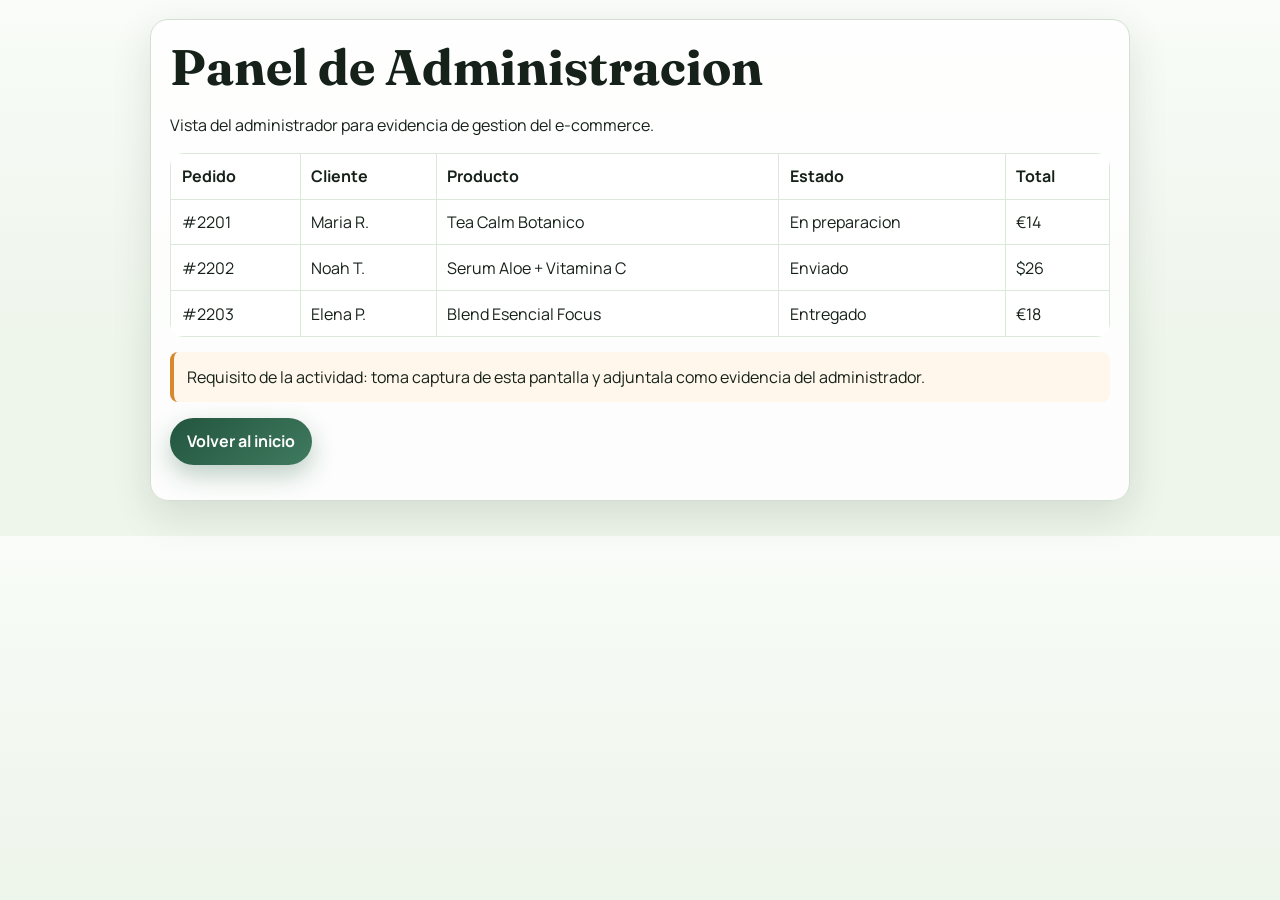
==== admin.html @ bbbab945 "feat: redesign natural ecommerce site for delivery" ====
﻿<!doctype html>
<html lang="es">
<head>
  <meta charset="UTF-8" />
  <meta name="viewport" content="width=device-width, initial-scale=1.0" />
  <title>Admin | VerdeVivo Market</title>
  <link rel="preconnect" href="https://fonts.googleapis.com">
  <link rel="preconnect" href="https://fonts.gstatic.com" crossorigin>
  <link href="https://fonts.googleapis.com/css2?family=Fraunces:opsz,wght@9..144,500;9..144,700&family=Manrope:wght@400;500;700;800&display=swap" rel="stylesheet">
  <link rel="stylesheet" href="styles.css" />
</head>
<body>
  <main class="panel">
    <article class="page-card reveal in-view">
      <h1>Panel de Administracion</h1>
      <p>Vista del administrador para evidencia de gestion del e-commerce.</p>

      <table class="table">
        <thead>
          <tr>
            <th>Pedido</th>
            <th>Cliente</th>
            <th>Producto</th>
            <th>Estado</th>
            <th>Total</th>
          </tr>
        </thead>
        <tbody>
          <tr>
            <td>#2201</td>
            <td>Maria R.</td>
            <td>Tea Calm Botanico</td>
            <td>En preparacion</td>
            <td>€14</td>
          </tr>
          <tr>
            <td>#2202</td>
            <td>Noah T.</td>
            <td>Serum Aloe + Vitamina C</td>
            <td>Enviado</td>
            <td>$26</td>
          </tr>
          <tr>
            <td>#2203</td>
            <td>Elena P.</td>
            <td>Blend Esencial Focus</td>
            <td>Entregado</td>
            <td>€18</td>
          </tr>
        </tbody>
      </table>

      <div class="notice">
        Requisito de la actividad: toma captura de esta pantalla y adjuntala como evidencia del administrador.
      </div>

      <p><a class="btn" href="index.html">Volver al inicio</a></p>
    </article>
  </main>
</body>
</html>
---- styles.css ----
﻿:root {
  --bg: #eef5eb;
  --bg-soft: #f8fbf7;
  --ink: #16211a;
  --ink-soft: #465247;
  --line: #d3dfd0;
  --primary: #23553e;
  --primary-2: #3f7a5f;
  --accent: #d8872f;
  --paper: #ffffff;
  --radius: 18px;
  --shadow: 0 14px 40px rgba(27, 49, 35, 0.12);
}

* {
  box-sizing: border-box;
}

html,
body {
  margin: 0;
  padding: 0;
}

body {
  font-family: "Manrope", "Segoe UI", sans-serif;
  color: var(--ink);
  background: linear-gradient(180deg, #f9fcf8 0%, var(--bg) 65%);
  line-height: 1.5;
  overflow-x: hidden;
}

h1,
h2,
h3,
.brand {
  font-family: "Fraunces", Georgia, serif;
  line-height: 1.15;
}

a {
  color: var(--primary);
}

.container {
  width: min(1120px, 92vw);
  margin: 0 auto;
}

.bg-orb {
  position: fixed;
  z-index: -1;
  border-radius: 999px;
  filter: blur(4px);
  opacity: 0.7;
}

.orb-1 {
  width: 380px;
  height: 380px;
  background: radial-gradient(circle, #d6eecf, transparent 70%);
  top: -80px;
  left: -100px;
}

.orb-2 {
  width: 420px;
  height: 420px;
  background: radial-gradient(circle, #f7ddb9, transparent 70%);
  right: -120px;
  top: 240px;
}

.hero {
  padding-top: 1.2rem;
}

.topbar {
  display: flex;
  justify-content: space-between;
  align-items: center;
  gap: 1rem;
  background: rgba(255, 255, 255, 0.78);
  border: 1px solid rgba(255, 255, 255, 0.6);
  backdrop-filter: blur(8px);
  border-radius: 999px;
  padding: 0.55rem 0.7rem 0.55rem 1rem;
  position: sticky;
  top: 0.8rem;
  z-index: 10;
}

.brand-wrap {
  display: flex;
  align-items: center;
  gap: 0.7rem;
}

.brand-mark {
  display: grid;
  place-items: center;
  width: 38px;
  height: 38px;
  border-radius: 12px;
  background: linear-gradient(145deg, var(--primary), var(--primary-2));
  color: #fff;
  font-weight: 800;
  font-size: 0.85rem;
}

.brand {
  margin: 0;
  font-size: 1.08rem;
}

.brand-wrap small {
  color: var(--ink-soft);
}

.top-actions {
  display: flex;
  gap: 0.55rem;
  align-items: center;
}

.pill-link {
  text-decoration: none;
  padding: 0.48rem 0.9rem;
  border-radius: 999px;
  border: 1px solid var(--line);
  background: #fff;
  font-size: 0.92rem;
}

.hero-grid {
  margin-top: 1.2rem;
  display: grid;
  grid-template-columns: 1.35fr 0.85fr;
  gap: 1rem;
  align-items: stretch;
}

.kicker {
  display: inline-flex;
  margin-bottom: 0.5rem;
  border: 1px solid #bfd6bb;
  color: #1f5f41;
  border-radius: 999px;
  padding: 0.2rem 0.7rem;
  font-size: 0.8rem;
  letter-spacing: 0.5px;
  text-transform: uppercase;
}

h1 {
  margin: 0;
  font-size: clamp(2rem, 3.9vw, 3.35rem);
}

.lead {
  font-size: 1.08rem;
  color: var(--ink-soft);
  max-width: 68ch;
}

.hero-actions {
  display: flex;
  gap: 0.65rem;
  flex-wrap: wrap;
  margin-top: 1rem;
}

.btn,
.mini-btn {
  border: 0;
  border-radius: 999px;
  font-family: inherit;
  cursor: pointer;
  text-decoration: none;
  transition: transform 0.2s ease, box-shadow 0.2s ease, background 0.2s ease;
}

.btn {
  display: inline-block;
  padding: 0.72rem 1.05rem;
  font-weight: 700;
  background: linear-gradient(140deg, var(--primary), var(--primary-2));
  color: #fff;
  box-shadow: 0 10px 24px rgba(32, 87, 61, 0.28);
}

.btn:hover,
.mini-btn:hover {
  transform: translateY(-1px);
}

.btn.ghost {
  background: #fff;
  color: var(--primary);
  border: 1px solid var(--line);
  box-shadow: none;
}

.hero-panel {
  background: linear-gradient(170deg, #f4fcf0, #e8f4e4);
  border: 1px solid #cfe2cc;
  border-radius: var(--radius);
  padding: 1rem;
}

.hero-panel h2 {
  margin-top: 0;
}

.hero-panel ul {
  margin: 0;
  padding-left: 1rem;
}

.section {
  padding: 2.2rem 0;
}

.section-head p {
  margin-top: 0.3rem;
  color: var(--ink-soft);
}

.product-grid {
  display: grid;
  gap: 1rem;
  grid-template-columns: repeat(auto-fit, minmax(215px, 1fr));
}

.product-card {
  background: var(--paper);
  border: 1px solid var(--line);
  border-radius: var(--radius);
  padding: 1rem;
  box-shadow: var(--shadow);
}

.tag {
  display: inline-flex;
  padding: 0.2rem 0.55rem;
  border-radius: 999px;
  font-size: 0.8rem;
  font-weight: 700;
  background: #e7f3e6;
  color: #215e42;
}

.product-card h3 {
  margin: 0.6rem 0 0.4rem;
}

.product-card p {
  margin: 0;
  color: var(--ink-soft);
}

.product-foot {
  margin-top: 0.9rem;
  display: flex;
  justify-content: space-between;
  align-items: center;
}

.mini-btn {
  padding: 0.4rem 0.8rem;
  background: var(--accent);
  color: #fff;
  font-weight: 700;
}

.info-grid {
  display: grid;
  gap: 1rem;
  grid-template-columns: repeat(auto-fit, minmax(280px, 1fr));
}

.info-card {
  background: #fff;
  border: 1px solid var(--line);
  border-radius: var(--radius);
  padding: 1rem;
}

.info-card ul {
  margin: 0;
  padding-left: 1rem;
}

.footer {
  padding: 1.2rem 0 2rem;
  color: #47604f;
  font-weight: 600;
}

.page-card {
  background: rgba(255, 255, 255, 0.85);
  border: 1px solid var(--line);
  border-radius: var(--radius);
  box-shadow: var(--shadow);
  padding: 1.2rem;
  margin-top: 1.2rem;
}

.panel {
  width: min(980px, 92vw);
  margin: 1.2rem auto 2.2rem;
}

.table {
  width: 100%;
  border-collapse: collapse;
  background: #fff;
  border-radius: 14px;
  overflow: hidden;
}

.table th,
.table td {
  border: 1px solid #dce8da;
  text-align: left;
  padding: 0.65rem;
}

.notice {
  background: #fff7ec;
  border-left: 4px solid var(--accent);
  border-radius: 8px;
  padding: 0.8rem;
  margin-top: 0.95rem;
}

.reveal {
  opacity: 0;
  transform: translateY(10px);
  transition: opacity 0.5s ease, transform 0.5s ease;
}

.reveal.in-view {
  opacity: 1;
  transform: translateY(0);
}

@media (max-width: 860px) {
  .hero-grid {
    grid-template-columns: 1fr;
  }

  .topbar {
    border-radius: 16px;
    align-items: flex-start;
    flex-direction: column;
  }

  .top-actions {
    width: 100%;
    justify-content: flex-end;
  }
}
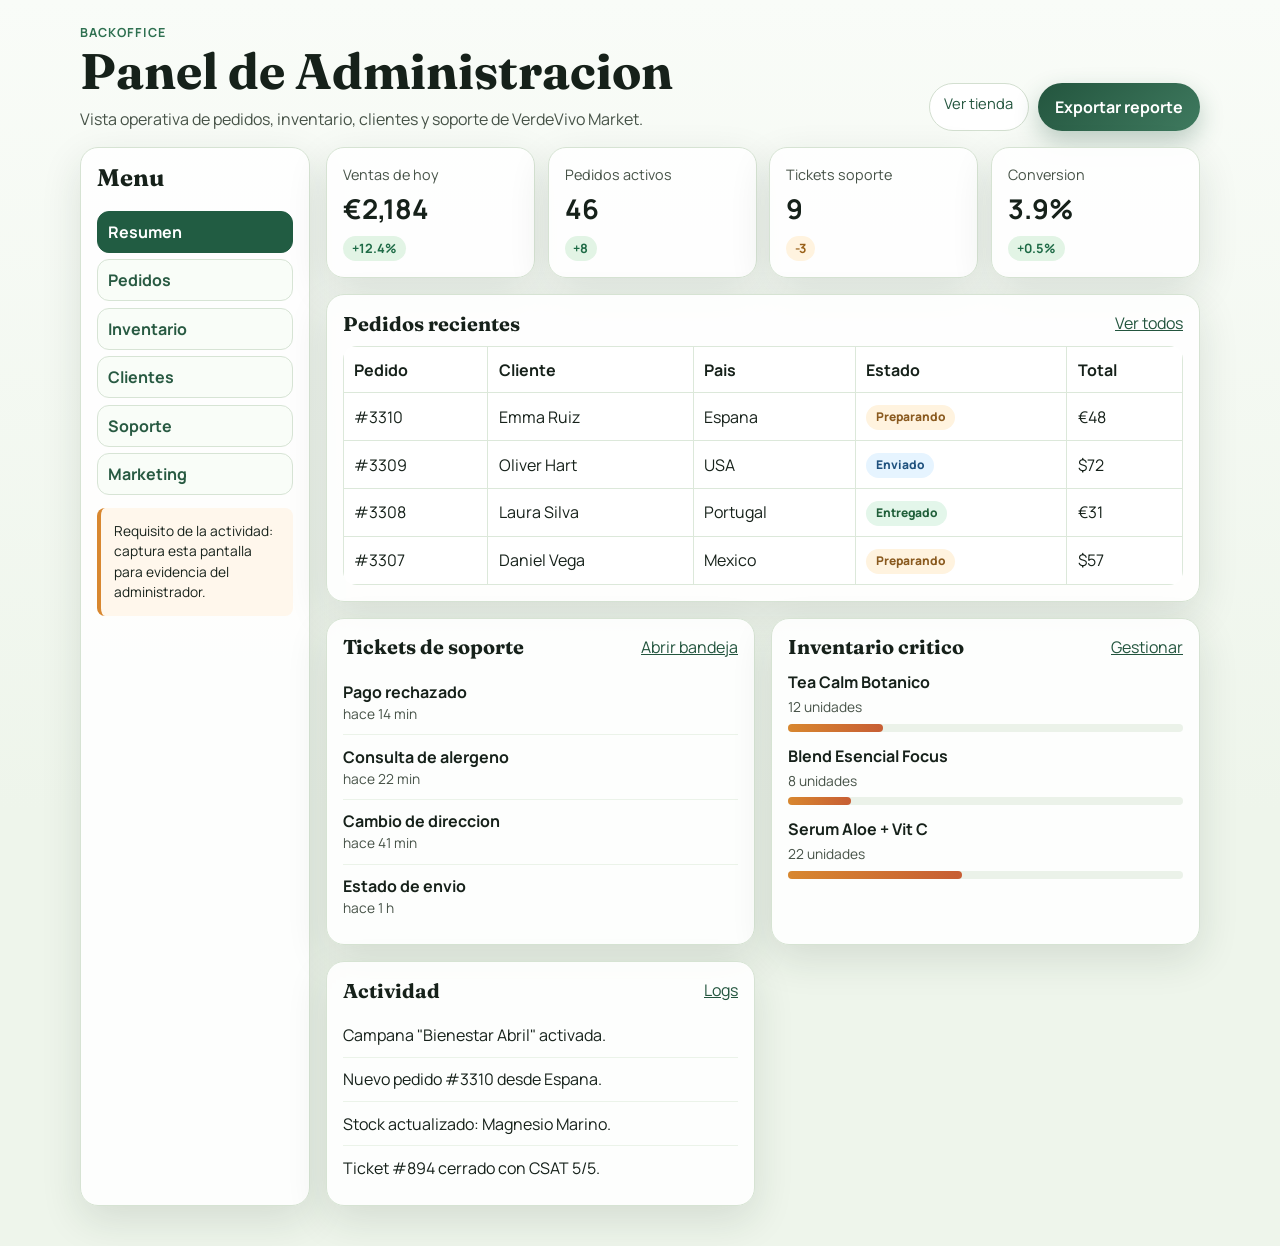
==== commit 5aae077e: "feat: build advanced admin dashboard layout and styles" ====
--- a/admin.html
+++ b/admin.html
@@ -10,52 +10,178 @@
   <link rel="stylesheet" href="styles.css" />
 </head>
 <body>
-  <main class="panel">
-    <article class="page-card reveal in-view">
-      <h1>Panel de Administracion</h1>
-      <p>Vista del administrador para evidencia de gestion del e-commerce.</p>
+  <main class="container admin-shell">
+    <header class="admin-header">
+      <div>
+        <p class="admin-kicker">Backoffice</p>
+        <h1>Panel de Administracion</h1>
+        <p class="admin-sub">Vista operativa de pedidos, inventario, clientes y soporte de VerdeVivo Market.</p>
+      </div>
+      <div class="admin-actions">
+        <a class="pill-link" href="index.html">Ver tienda</a>
+        <a class="btn" href="#">Exportar reporte</a>
+      </div>
+    </header>
 
-      <table class="table">
-        <thead>
-          <tr>
-            <th>Pedido</th>
-            <th>Cliente</th>
-            <th>Producto</th>
-            <th>Estado</th>
-            <th>Total</th>
-          </tr>
-        </thead>
-        <tbody>
-          <tr>
-            <td>#2201</td>
-            <td>Maria R.</td>
-            <td>Tea Calm Botanico</td>
-            <td>En preparacion</td>
-            <td>€14</td>
-          </tr>
-          <tr>
-            <td>#2202</td>
-            <td>Noah T.</td>
-            <td>Serum Aloe + Vitamina C</td>
-            <td>Enviado</td>
-            <td>$26</td>
-          </tr>
-          <tr>
-            <td>#2203</td>
-            <td>Elena P.</td>
-            <td>Blend Esencial Focus</td>
-            <td>Entregado</td>
-            <td>€18</td>
-          </tr>
-        </tbody>
-      </table>
+    <section class="admin-layout">
+      <aside class="admin-sidebar admin-card">
+        <h2>Menu</h2>
+        <nav>
+          <a class="menu-item active" href="#">Resumen</a>
+          <a class="menu-item" href="#">Pedidos</a>
+          <a class="menu-item" href="#">Inventario</a>
+          <a class="menu-item" href="#">Clientes</a>
+          <a class="menu-item" href="#">Soporte</a>
+          <a class="menu-item" href="#">Marketing</a>
+        </nav>
+        <div class="notice compact">
+          Requisito de la actividad: captura esta pantalla para evidencia del administrador.
+        </div>
+      </aside>
 
-      <div class="notice">
-        Requisito de la actividad: toma captura de esta pantalla y adjuntala como evidencia del administrador.
+      <div class="admin-main">
+        <section class="kpi-grid">
+          <article class="admin-card kpi">
+            <p>Ventas de hoy</p>
+            <strong>€2,184</strong>
+            <span class="trend up">+12.4%</span>
+          </article>
+          <article class="admin-card kpi">
+            <p>Pedidos activos</p>
+            <strong>46</strong>
+            <span class="trend up">+8</span>
+          </article>
+          <article class="admin-card kpi">
+            <p>Tickets soporte</p>
+            <strong>9</strong>
+            <span class="trend down">-3</span>
+          </article>
+          <article class="admin-card kpi">
+            <p>Conversion</p>
+            <strong>3.9%</strong>
+            <span class="trend up">+0.5%</span>
+          </article>
+        </section>
+
+        <section class="admin-panels">
+          <article class="admin-card wide">
+            <div class="card-head">
+              <h2>Pedidos recientes</h2>
+              <a href="#">Ver todos</a>
+            </div>
+            <table class="table">
+              <thead>
+                <tr>
+                  <th>Pedido</th>
+                  <th>Cliente</th>
+                  <th>Pais</th>
+                  <th>Estado</th>
+                  <th>Total</th>
+                </tr>
+              </thead>
+              <tbody>
+                <tr>
+                  <td>#3310</td>
+                  <td>Emma Ruiz</td>
+                  <td>Espana</td>
+                  <td><span class="status preparing">Preparando</span></td>
+                  <td>€48</td>
+                </tr>
+                <tr>
+                  <td>#3309</td>
+                  <td>Oliver Hart</td>
+                  <td>USA</td>
+                  <td><span class="status shipped">Enviado</span></td>
+                  <td>$72</td>
+                </tr>
+                <tr>
+                  <td>#3308</td>
+                  <td>Laura Silva</td>
+                  <td>Portugal</td>
+                  <td><span class="status delivered">Entregado</span></td>
+                  <td>€31</td>
+                </tr>
+                <tr>
+                  <td>#3307</td>
+                  <td>Daniel Vega</td>
+                  <td>Mexico</td>
+                  <td><span class="status preparing">Preparando</span></td>
+                  <td>$57</td>
+                </tr>
+              </tbody>
+            </table>
+          </article>
+
+          <article class="admin-card">
+            <div class="card-head">
+              <h2>Tickets de soporte</h2>
+              <a href="#">Abrir bandeja</a>
+            </div>
+            <ul class="stack-list">
+              <li>
+                <strong>Pago rechazado</strong>
+                <span>hace 14 min</span>
+              </li>
+              <li>
+                <strong>Consulta de alergeno</strong>
+                <span>hace 22 min</span>
+              </li>
+              <li>
+                <strong>Cambio de direccion</strong>
+                <span>hace 41 min</span>
+              </li>
+              <li>
+                <strong>Estado de envio</strong>
+                <span>hace 1 h</span>
+              </li>
+            </ul>
+          </article>
+
+          <article class="admin-card">
+            <div class="card-head">
+              <h2>Inventario critico</h2>
+              <a href="#">Gestionar</a>
+            </div>
+            <ul class="stock-list">
+              <li>
+                <div>
+                  <strong>Tea Calm Botanico</strong>
+                  <span>12 unidades</span>
+                </div>
+                <div class="stock-bar"><span style="width: 24%"></span></div>
+              </li>
+              <li>
+                <div>
+                  <strong>Blend Esencial Focus</strong>
+                  <span>8 unidades</span>
+                </div>
+                <div class="stock-bar"><span style="width: 16%"></span></div>
+              </li>
+              <li>
+                <div>
+                  <strong>Serum Aloe + Vit C</strong>
+                  <span>22 unidades</span>
+                </div>
+                <div class="stock-bar"><span style="width: 44%"></span></div>
+              </li>
+            </ul>
+          </article>
+
+          <article class="admin-card">
+            <div class="card-head">
+              <h2>Actividad</h2>
+              <a href="#">Logs</a>
+            </div>
+            <ul class="timeline">
+              <li>Campana "Bienestar Abril" activada.</li>
+              <li>Nuevo pedido #3310 desde Espana.</li>
+              <li>Stock actualizado: Magnesio Marino.</li>
+              <li>Ticket #894 cerrado con CSAT 5/5.</li>
+            </ul>
+          </article>
+        </section>
       </div>
-
-      <p><a class="btn" href="index.html">Volver al inicio</a></p>
-    </article>
+    </section>
   </main>
 </body>
 </html>
--- a/styles.css
+++ b/styles.css
@@ -12,15 +12,8 @@
   --shadow: 0 14px 40px rgba(27, 49, 35, 0.12);
 }
 
-* {
-  box-sizing: border-box;
-}
-
-html,
-body {
-  margin: 0;
-  padding: 0;
-}
+* { box-sizing: border-box; }
+html, body { margin: 0; padding: 0; }
 
 body {
   font-family: "Manrope", "Segoe UI", sans-serif;
@@ -30,50 +23,26 @@
   overflow-x: hidden;
 }
 
-h1,
-h2,
-h3,
-.brand {
-  font-family: "Fraunces", Georgia, serif;
-  line-height: 1.15;
-}
-
-a {
-  color: var(--primary);
-}
-
-.container {
-  width: min(1120px, 92vw);
-  margin: 0 auto;
-}
-
-.bg-orb {
-  position: fixed;
-  z-index: -1;
-  border-radius: 999px;
-  filter: blur(4px);
-  opacity: 0.7;
-}
-
-.orb-1 {
-  width: 380px;
-  height: 380px;
-  background: radial-gradient(circle, #d6eecf, transparent 70%);
-  top: -80px;
-  left: -100px;
-}
-
-.orb-2 {
-  width: 420px;
-  height: 420px;
-  background: radial-gradient(circle, #f7ddb9, transparent 70%);
-  right: -120px;
-  top: 240px;
-}
-
-.hero {
-  padding-top: 1.2rem;
-}
+h1, h2, h3, .brand { font-family: "Fraunces", Georgia, serif; line-height: 1.15; }
+a { color: var(--primary); }
+
+.container { width: min(1120px, 92vw); margin: 0 auto; }
+
+.promo-bar {
+  margin: 0;
+  text-align: center;
+  padding: 0.55rem;
+  background: #1f4d38;
+  color: #e9ffe9;
+  font-weight: 700;
+  font-size: 0.88rem;
+}
+
+.bg-orb { position: fixed; z-index: -1; border-radius: 999px; filter: blur(4px); opacity: 0.7; }
+.orb-1 { width: 380px; height: 380px; background: radial-gradient(circle, #d6eecf, transparent 70%); top: -80px; left: -100px; }
+.orb-2 { width: 420px; height: 420px; background: radial-gradient(circle, #f7ddb9, transparent 70%); right: -120px; top: 240px; }
+
+.hero { padding-top: 1.2rem; }
 
 .topbar {
   display: flex;
@@ -90,12 +59,7 @@
   z-index: 10;
 }
 
-.brand-wrap {
-  display: flex;
-  align-items: center;
-  gap: 0.7rem;
-}
-
+.brand-wrap { display: flex; align-items: center; gap: 0.7rem; }
 .brand-mark {
   display: grid;
   place-items: center;
@@ -107,21 +71,9 @@
   font-weight: 800;
   font-size: 0.85rem;
 }
-
-.brand {
-  margin: 0;
-  font-size: 1.08rem;
-}
-
-.brand-wrap small {
-  color: var(--ink-soft);
-}
-
-.top-actions {
-  display: flex;
-  gap: 0.55rem;
-  align-items: center;
-}
+.brand { margin: 0; font-size: 1.08rem; }
+.brand-wrap small { color: var(--ink-soft); }
+.top-actions { display: flex; gap: 0.55rem; align-items: center; }
 
 .pill-link {
   text-decoration: none;
@@ -130,6 +82,28 @@
   border: 1px solid var(--line);
   background: #fff;
   font-size: 0.92rem;
+}
+
+.cart-btn {
+  display: inline-flex;
+  align-items: center;
+  gap: 0.55rem;
+  border-radius: 999px;
+  border: 1px solid #bbd2bb;
+  background: #ebf7eb;
+  color: #1f5f41;
+  padding: 0.45rem 0.8rem;
+  font-weight: 800;
+  cursor: pointer;
+}
+
+.cart-btn strong {
+  background: #1f5f41;
+  color: #fff;
+  border-radius: 999px;
+  min-width: 1.45rem;
+  text-align: center;
+  padding: 0.1rem 0.35rem;
 }
 
 .hero-grid {
@@ -152,26 +126,27 @@
   text-transform: uppercase;
 }
 
-h1 {
-  margin: 0;
-  font-size: clamp(2rem, 3.9vw, 3.35rem);
-}
-
-.lead {
-  font-size: 1.08rem;
-  color: var(--ink-soft);
-  max-width: 68ch;
-}
-
-.hero-actions {
-  display: flex;
-  gap: 0.65rem;
+h1 { margin: 0; font-size: clamp(2rem, 3.9vw, 3.35rem); }
+.lead { font-size: 1.08rem; color: var(--ink-soft); max-width: 68ch; }
+.hero-actions { display: flex; gap: 0.65rem; flex-wrap: wrap; margin-top: 1rem; }
+
+.proof-strip {
+  margin-top: 1rem;
+  display: flex;
+  gap: 0.85rem;
   flex-wrap: wrap;
-  margin-top: 1rem;
-}
-
-.btn,
-.mini-btn {
+}
+
+.proof-strip span {
+  padding: 0.38rem 0.65rem;
+  border-radius: 999px;
+  background: #e7f2e5;
+  color: #215e42;
+  font-weight: 700;
+  font-size: 0.86rem;
+}
+
+.btn, .mini-btn {
   border: 0;
   border-radius: 999px;
   font-family: inherit;
@@ -189,10 +164,7 @@
   box-shadow: 0 10px 24px rgba(32, 87, 61, 0.28);
 }
 
-.btn:hover,
-.mini-btn:hover {
-  transform: translateY(-1px);
-}
+.btn:hover, .mini-btn:hover { transform: translateY(-1px); }
 
 .btn.ghost {
   background: #fff;
@@ -208,22 +180,40 @@
   padding: 1rem;
 }
 
-.hero-panel h2 {
-  margin-top: 0;
-}
-
-.hero-panel ul {
-  margin: 0;
-  padding-left: 1rem;
-}
-
-.section {
-  padding: 2.2rem 0;
-}
-
-.section-head p {
-  margin-top: 0.3rem;
-  color: var(--ink-soft);
+.hero-panel h2 { margin-top: 0; }
+.hero-panel ul { margin: 0; padding-left: 1rem; }
+
+.mini-reviews {
+  margin-top: 1rem;
+  padding-top: 0.9rem;
+  border-top: 1px solid #cfe2cc;
+  color: #365741;
+}
+
+.section { padding: 2.2rem 0; }
+.section-head p { margin-top: 0.3rem; color: var(--ink-soft); }
+
+.filters {
+  display: flex;
+  gap: 0.5rem;
+  flex-wrap: wrap;
+  margin: 1rem 0;
+}
+
+.filter-chip {
+  border: 1px solid #c9dbc8;
+  background: #f5fbf4;
+  color: #2b5d45;
+  padding: 0.34rem 0.7rem;
+  border-radius: 999px;
+  font-weight: 700;
+  cursor: pointer;
+}
+
+.filter-chip.active {
+  background: #1f5f41;
+  color: #fff;
+  border-color: #1f5f41;
 }
 
 .product-grid {
@@ -240,6 +230,8 @@
   box-shadow: var(--shadow);
 }
 
+.product-card.hidden { display: none; }
+
 .tag {
   display: inline-flex;
   padding: 0.2rem 0.55rem;
@@ -250,14 +242,8 @@
   color: #215e42;
 }
 
-.product-card h3 {
-  margin: 0.6rem 0 0.4rem;
-}
-
-.product-card p {
-  margin: 0;
-  color: var(--ink-soft);
-}
+.product-card h3 { margin: 0.6rem 0 0.4rem; }
+.product-card p { margin: 0; color: var(--ink-soft); }
 
 .product-foot {
   margin-top: 0.9rem;
@@ -272,6 +258,20 @@
   color: #fff;
   font-weight: 700;
 }
+
+.feature-band {
+  background: linear-gradient(145deg, #245842, #2e6a50);
+  border-radius: var(--radius);
+  color: #effff0;
+  padding: 1.2rem;
+  display: flex;
+  justify-content: space-between;
+  gap: 1rem;
+  align-items: center;
+}
+
+.feature-band p { margin: 0.4rem 0 0; color: #d8f3da; }
+.feature-band .btn { background: #f5bf6f; color: #3f2c12; box-shadow: none; }
 
 .info-grid {
   display: grid;
@@ -286,16 +286,22 @@
   padding: 1rem;
 }
 
-.info-card ul {
-  margin: 0;
-  padding-left: 1rem;
-}
-
-.footer {
-  padding: 1.2rem 0 2rem;
-  color: #47604f;
-  font-weight: 600;
-}
+.info-card ul { margin: 0; padding-left: 1rem; }
+
+.newsletter form {
+  display: flex;
+  gap: 0.5rem;
+  margin-top: 0.7rem;
+}
+
+.newsletter input {
+  flex: 1;
+  padding: 0.5rem 0.65rem;
+  border-radius: 10px;
+  border: 1px solid #c9dbc8;
+}
+
+.footer { padding: 1.2rem 0 2rem; color: #47604f; font-weight: 600; }
 
 .page-card {
   background: rgba(255, 255, 255, 0.85);
@@ -306,25 +312,9 @@
   margin-top: 1.2rem;
 }
 
-.panel {
-  width: min(980px, 92vw);
-  margin: 1.2rem auto 2.2rem;
-}
-
-.table {
-  width: 100%;
-  border-collapse: collapse;
-  background: #fff;
-  border-radius: 14px;
-  overflow: hidden;
-}
-
-.table th,
-.table td {
-  border: 1px solid #dce8da;
-  text-align: left;
-  padding: 0.65rem;
-}
+.panel { width: min(980px, 92vw); margin: 1.2rem auto 2.2rem; }
+.table { width: 100%; border-collapse: collapse; background: #fff; border-radius: 14px; overflow: hidden; }
+.table th, .table td { border: 1px solid #dce8da; text-align: left; padding: 0.65rem; }
 
 .notice {
   background: #fff7ec;
@@ -334,30 +324,300 @@
   margin-top: 0.95rem;
 }
 
+.cart-drawer {
+  position: fixed;
+  top: 1rem;
+  right: 1rem;
+  width: min(340px, 92vw);
+  background: #fff;
+  border: 1px solid #ceddcc;
+  border-radius: 16px;
+  box-shadow: var(--shadow);
+  padding: 0.85rem;
+  transform: translateY(-12px);
+  opacity: 0;
+  pointer-events: none;
+  transition: 0.25s ease;
+}
+
+.cart-drawer.open {
+  opacity: 1;
+  transform: translateY(0);
+  pointer-events: auto;
+}
+
+.cart-head {
+  display: flex;
+  justify-content: space-between;
+  align-items: center;
+}
+
+.cart-drawer ul {
+  list-style: none;
+  padding: 0;
+  margin: 0.6rem 0;
+  max-height: 220px;
+  overflow: auto;
+}
+
+.cart-drawer li {
+  padding: 0.45rem 0;
+  border-bottom: 1px solid #edf4ed;
+}
+
 .reveal {
   opacity: 0;
   transform: translateY(10px);
   transition: opacity 0.5s ease, transform 0.5s ease;
 }
 
-.reveal.in-view {
-  opacity: 1;
-  transform: translateY(0);
-}
+.reveal.in-view { opacity: 1; transform: translateY(0); }
 
 @media (max-width: 860px) {
-  .hero-grid {
+  .hero-grid { grid-template-columns: 1fr; }
+  .topbar { border-radius: 16px; align-items: flex-start; flex-direction: column; }
+  .top-actions { width: 100%; justify-content: flex-end; flex-wrap: wrap; }
+  .feature-band { flex-direction: column; align-items: flex-start; }
+}
+
+/* Admin dashboard */
+.admin-shell {
+  padding: 1.5rem 0 2.5rem;
+}
+
+.admin-header {
+  display: flex;
+  justify-content: space-between;
+  gap: 1rem;
+  align-items: flex-end;
+  margin-bottom: 1rem;
+}
+
+.admin-kicker {
+  margin: 0;
+  font-size: 0.78rem;
+  text-transform: uppercase;
+  letter-spacing: 1px;
+  color: #2e7050;
+  font-weight: 700;
+}
+
+.admin-sub {
+  margin: 0.4rem 0 0;
+  color: var(--ink-soft);
+}
+
+.admin-actions {
+  display: flex;
+  gap: 0.6rem;
+  flex-wrap: wrap;
+}
+
+.admin-layout {
+  display: grid;
+  grid-template-columns: 230px 1fr;
+  gap: 1rem;
+}
+
+.admin-card {
+  background: rgba(255, 255, 255, 0.9);
+  border: 1px solid #d6e3d3;
+  border-radius: var(--radius);
+  box-shadow: var(--shadow);
+  padding: 1rem;
+}
+
+.admin-sidebar h2 {
+  margin-top: 0;
+}
+
+.admin-sidebar nav {
+  display: grid;
+  gap: 0.4rem;
+}
+
+.menu-item {
+  text-decoration: none;
+  border: 1px solid #d7e4d5;
+  border-radius: 12px;
+  padding: 0.5rem 0.65rem;
+  font-weight: 700;
+  color: #285a42;
+  background: #f9fdf8;
+}
+
+.menu-item.active {
+  background: #215c42;
+  color: #fff;
+  border-color: #215c42;
+}
+
+.notice.compact {
+  margin-top: 0.8rem;
+  font-size: 0.86rem;
+}
+
+.admin-main {
+  display: grid;
+  gap: 1rem;
+}
+
+.kpi-grid {
+  display: grid;
+  grid-template-columns: repeat(4, minmax(0, 1fr));
+  gap: 0.8rem;
+}
+
+.kpi p {
+  margin: 0;
+  color: var(--ink-soft);
+  font-size: 0.9rem;
+}
+
+.kpi strong {
+  display: block;
+  font-size: 1.7rem;
+  margin-top: 0.25rem;
+}
+
+.trend {
+  display: inline-flex;
+  margin-top: 0.35rem;
+  border-radius: 999px;
+  padding: 0.2rem 0.55rem;
+  font-size: 0.8rem;
+  font-weight: 700;
+}
+
+.trend.up {
+  color: #1e6b46;
+  background: #e2f4e5;
+}
+
+.trend.down {
+  color: #996018;
+  background: #fff3df;
+}
+
+.admin-panels {
+  display: grid;
+  grid-template-columns: 1fr 1fr;
+  gap: 1rem;
+}
+
+.admin-panels .wide {
+  grid-column: 1 / -1;
+}
+
+.card-head {
+  display: flex;
+  justify-content: space-between;
+  align-items: center;
+  gap: 1rem;
+  margin-bottom: 0.7rem;
+}
+
+.card-head h2 {
+  margin: 0;
+  font-size: 1.25rem;
+}
+
+.status {
+  display: inline-flex;
+  padding: 0.2rem 0.6rem;
+  border-radius: 999px;
+  font-size: 0.75rem;
+  font-weight: 800;
+}
+
+.status.preparing {
+  background: #fff3df;
+  color: #8a5a1f;
+}
+
+.status.shipped {
+  background: #e6f4ff;
+  color: #20527f;
+}
+
+.status.delivered {
+  background: #e3f6ea;
+  color: #205f3a;
+}
+
+.stack-list,
+.timeline,
+.stock-list {
+  list-style: none;
+  margin: 0;
+  padding: 0;
+}
+
+.stack-list li,
+.timeline li {
+  border-bottom: 1px solid #ebf3e9;
+  padding: 0.6rem 0;
+}
+
+.stack-list li:last-child,
+.timeline li:last-child {
+  border-bottom: 0;
+}
+
+.stack-list span {
+  display: block;
+  color: var(--ink-soft);
+  font-size: 0.86rem;
+}
+
+.stock-list li {
+  margin-bottom: 0.75rem;
+}
+
+.stock-list strong {
+  display: block;
+}
+
+.stock-list span {
+  color: var(--ink-soft);
+  font-size: 0.86rem;
+}
+
+.stock-bar {
+  height: 8px;
+  border-radius: 999px;
+  background: #ebf2e9;
+  margin-top: 0.35rem;
+}
+
+.stock-bar span {
+  display: block;
+  height: 100%;
+  border-radius: 999px;
+  background: linear-gradient(90deg, #d8872f, #c75e34);
+}
+
+@media (max-width: 1040px) {
+  .kpi-grid {
+    grid-template-columns: repeat(2, minmax(0, 1fr));
+  }
+
+  .admin-layout {
     grid-template-columns: 1fr;
   }
 
-  .topbar {
-    border-radius: 16px;
+  .admin-panels {
+    grid-template-columns: 1fr;
+  }
+}
+
+@media (max-width: 620px) {
+  .admin-header {
+    flex-direction: column;
     align-items: flex-start;
-    flex-direction: column;
   }
 
-  .top-actions {
-    width: 100%;
-    justify-content: flex-end;
+  .kpi-grid {
+    grid-template-columns: 1fr;
   }
 }
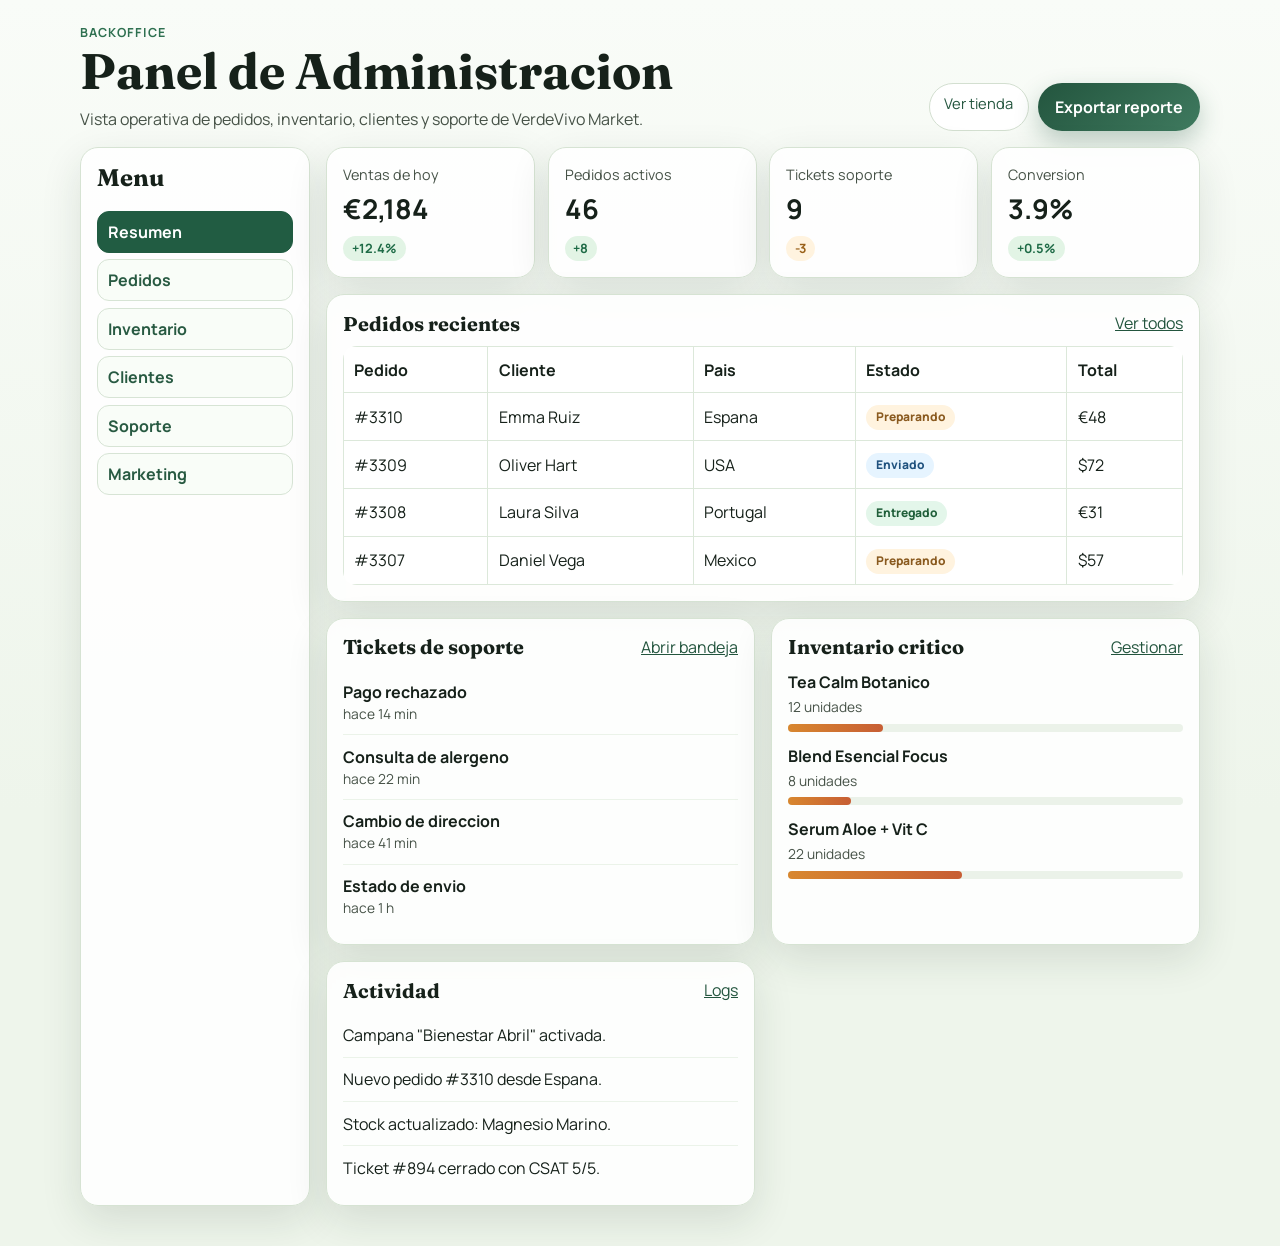
==== commit e2fe664f: "chore: remove admin activity requirement notice" ====
--- a/admin.html
+++ b/admin.html
@@ -34,9 +34,6 @@
           <a class="menu-item" href="#">Soporte</a>
           <a class="menu-item" href="#">Marketing</a>
         </nav>
-        <div class="notice compact">
-          Requisito de la actividad: captura esta pantalla para evidencia del administrador.
-        </div>
       </aside>
 
       <div class="admin-main">
